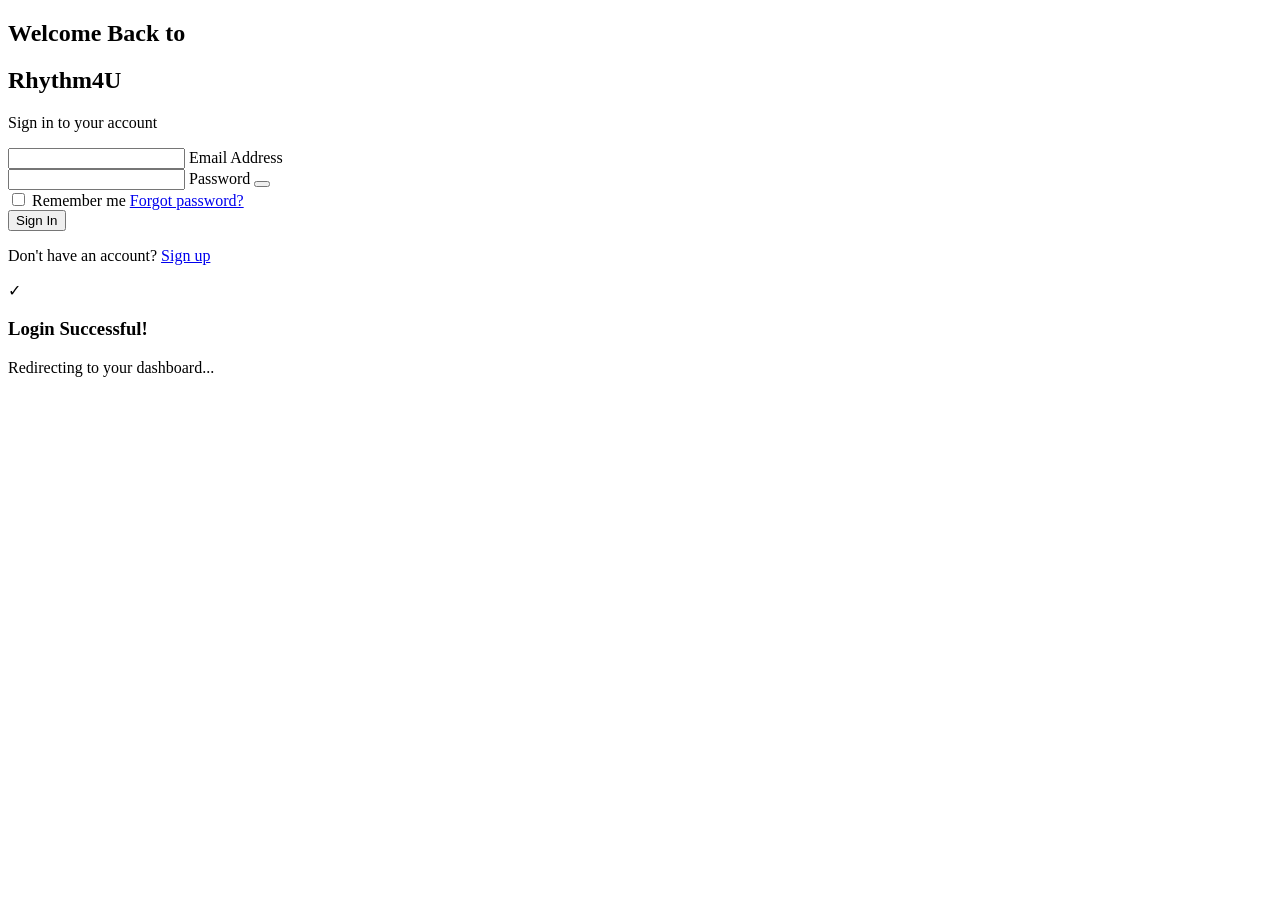
==== index.html @ 6797434f "Initial upload of Rhythm4U music dashboard" ====
<!DOCTYPE html>
<html>
<head>
  <meta charset="utf-8">
  <meta name="viewport" content="width=device-width, initial-scale=1.0">
  <title>Rhythm4U</title>

  <link rel="stylesheet" type="text/css" href="css/login.css">

</head>

<body>
    <div class="login-container">
        <div class="login-card">
            <div class="login-header">
                <h2>Welcome Back to</h2>
                <h2 style="font-family:Brush Script MT">Rhythm4U</h2>
                <p>Sign in to your account</p>
            </div>
            
            <form class="login-form" id="loginForm" action="homepage.html" method="GET">
                <div class="form-group">
                    <div class="input-wrapper">
                        <input type="email" id="email" name="email" required autocomplete="email">
                        <label for="email">Email Address</label>
                        <span class="focus-border"></span>
                    </div>
                    <span class="error-message" id="emailError"></span>
                </div>

                <div class="form-group">
                    <div class="input-wrapper password-wrapper">
                        <input type="password" id="password" name="password" required autocomplete="current-password">
                        <label for="password">Password</label>
                        <button type="button" class="password-toggle" id="passwordToggle" aria-label="Toggle password visibility">
                            <span class="eye-icon"></span>
                        </button>
                        <span class="focus-border"></span>
                    </div>
                    <span class="error-message" id="passwordError"></span>
                </div>

                <div class="form-options">
                    <label class="remember-wrapper">
                        <input type="checkbox" id="remember" name="remember">
                        <span class="checkbox-label">
                            <span class="checkmark"></span>
                            Remember me
                        </span>
                    </label>
                    <a href="#" class="forgot-password">Forgot password?</a>
                </div>

                <button type="submit" class="login-btn btn">
                    <span class="btn-text">Sign In</span>
                    <span class="btn-loader"></span>
                </button>
            </form>

  
            <div class="signup-link">
                <p>Don't have an account? <a href="signup.html">Sign up</a></p>
            </div>

            <div class="success-message" id="successMessage">
                <div class="success-icon">✓</div>
                <h3>Login Successful!</h3>
                <p>Redirecting to your dashboard...</p>
            </div>
        </div>
    </div>
</body>
</html>
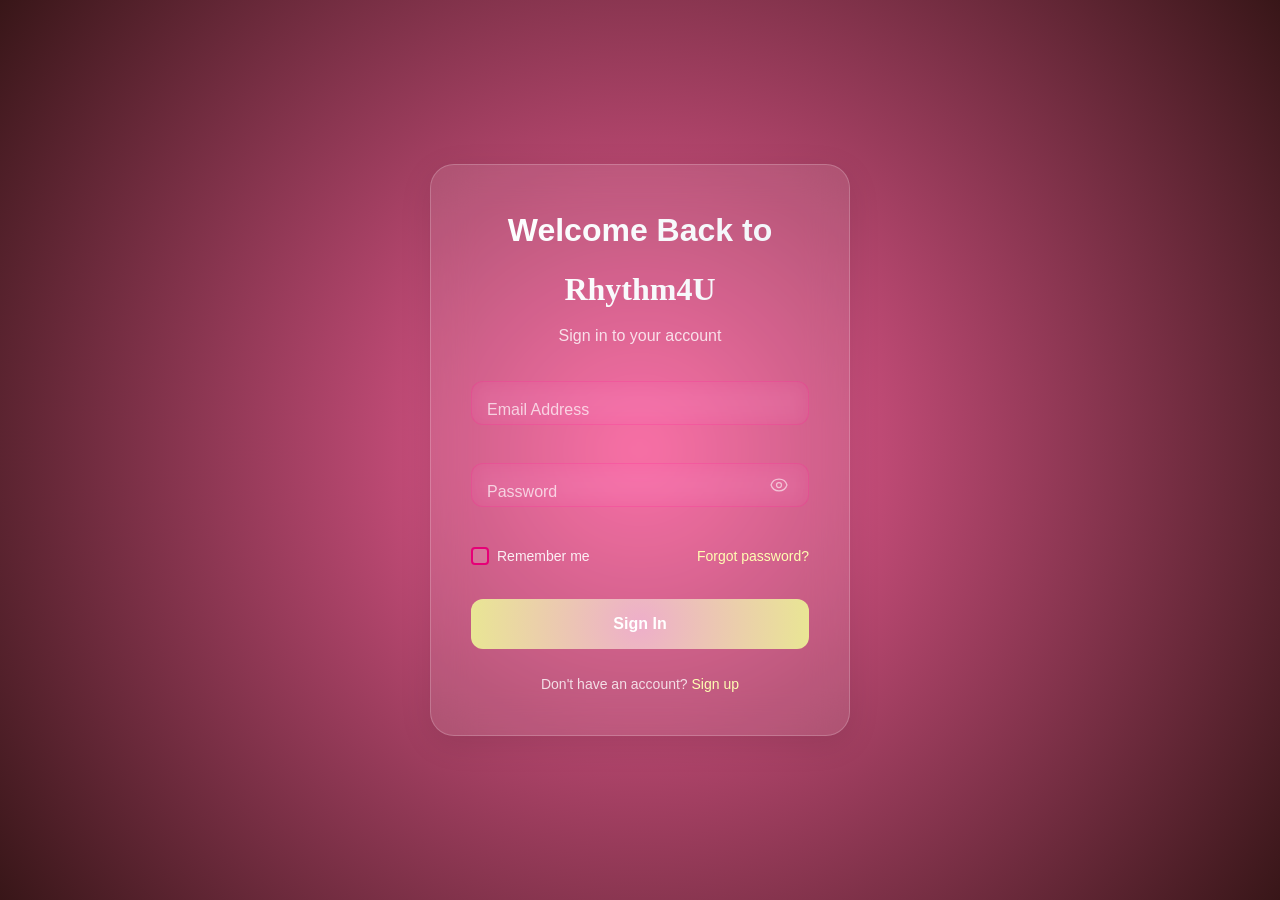
==== commit 4d833557: "Fixed case sensitivity for CSS pathing" ====
--- a/index.html
+++ b/index.html
@@ -5,7 +5,7 @@
   <meta name="viewport" content="width=device-width, initial-scale=1.0">
   <title>Rhythm4U</title>
 
-  <link rel="stylesheet" type="text/css" href="css/login.css">
+  <link rel="stylesheet" type="text/css" href="CSS/login.css">
 
 </head>
 
--- a/CSS/login.css
+++ b/CSS/login.css
@@ -0,0 +1,512 @@
+* {
+    margin: 0;
+    padding: 0;
+    box-sizing: border-box;
+}
+
+body {
+    font-family: 'Inter', -apple-system, BlinkMacSystemFont, 'Segoe UI', Roboto, sans-serif;
+    background: radial-gradient(circle,rgba(250, 97, 158, 1) 0%, rgba(56, 22, 24, 1) 100%);
+    min-height: 100vh;
+    display: flex;
+    align-items: center;
+    justify-content: center;
+    padding: 20px;
+    line-height: 1.6;
+}
+
+.login-container {
+    width: 100%;
+    max-width: 420px;
+    perspective: 1000px;
+}
+
+/* Form Group & Input Styles */
+.form-group {
+    margin-bottom: 24px;
+    position: relative;
+}
+
+.input-wrapper {
+    position: relative;
+    display: flex;
+    flex-direction: column;
+}
+
+.input-wrapper input {
+    background: rgba(255, 26, 144, 0.1);
+    border: 1px solid rgba(255, 26, 144, 0.2);
+    border-radius: 12px;
+    padding: 16px 16px 8px 16px;
+    color: white;
+    font-size: 16px;
+    font-weight: 400;
+    transition: all 0.3s cubic-bezier(0.4, 0, 0.2, 1);
+    width: 100%;
+    outline: none;
+    backdrop-filter: blur(10px);
+}
+
+.input-wrapper input::placeholder {
+    color: transparent;
+}
+
+.input-wrapper label {
+    position: absolute;
+    left: 16px;
+    top: 16px;
+    color: rgba(255, 255, 255, 0.7);
+    font-size: 16px;
+    font-weight: 400;
+    transition: all 0.3s cubic-bezier(0.4, 0, 0.2, 1);
+    pointer-events: none;
+    transform-origin: left top;
+}
+
+.input-wrapper input:focus,
+.input-wrapper input:valid {
+    border-color: #660033;
+    background: rgba(255, 255, 255, 0.15);
+    transform: translateY(-2px);
+    box-shadow: 0 8px 25px rgb(255, 230, 243);
+}
+
+.input-wrapper input:focus + label,
+.input-wrapper input:valid + label {
+    transform: translateY(-8px) scale(0.85);
+    color: #660033;
+    font-weight: 500;
+}
+
+.focus-border {
+    position: absolute;
+    bottom: 0;
+    left: 50%;
+    width: 0;
+    height: 2px;
+    background: linear-gradient(90deg,rgba(219, 167, 191, 1) 0%, rgba(255, 115, 152, 1) 50%, rgba(242, 234, 165, 1) 100%);
+    transition: all 0.3s cubic-bezier(0.4, 0, 0.2, 1);
+    transform: translateX(-50%);
+    border-radius: 2px;
+}
+
+.input-wrapper input:focus ~ .focus-border {
+    width: 100%;
+}
+
+/* Error warning */
+.error-message {
+    display: block;
+    color: #ef4444;
+    font-size: 12px;
+    font-weight: 500;
+    margin-top: 6px;
+    margin-left: 4px;
+    opacity: 0;
+    transform: translateY(-10px);
+    transition: all 0.3s cubic-bezier(0.4, 0, 0.2, 1);
+    background: rgba(239, 68, 68, 0.1);
+    padding: 4px 8px;
+    border-radius: 6px;
+    backdrop-filter: blur(10px);
+}
+
+.error-message.show {
+    opacity: 1;
+    transform: translateY(0);
+}
+
+.form-group.error .input-wrapper input {
+    border-color: #ef4444;
+    background: rgba(239, 68, 68, 0.1);
+    animation: shake 0.5s ease-in-out;
+}
+
+.btn {
+    background: radial-gradient(circle,rgba(238, 174, 202, 1) 0%, rgba(233, 230, 148, 1) 100%);
+    border: none;
+    border-radius: 12px;
+    padding: 16px 24px;
+    color: white;
+    font-size: 16px;
+    font-weight: 600;
+    cursor: pointer;
+    transition: all 0.3s cubic-bezier(0.4, 0, 0.2, 1);
+    position: relative;
+    overflow: hidden;
+    transform: translateY(0);
+    box-shadow: 0 4px 15px radial-gradient(circle,rgba(238, 174, 202, 1) 0%, rgba(237, 76, 159, 1) 100%);
+}
+
+.btn::before {
+    content: '';
+    position: absolute;
+    top: 0;
+    left: -100%;
+    width: 100%;
+    height: 100%;
+    background: linear-gradient(90deg, transparent, rgba(255, 255, 255, 0.2), transparent);
+    transition: left 0.5s ease;
+}
+
+.btn:hover {
+    transform: translateY(-2px);
+    box-shadow: 0 8px 25px rgb(255, 230, 243);
+}
+
+.btn:hover::before {
+    left: 100%;
+}
+
+.btn:active {
+    transform: translateY(0);
+}
+
+/* Loading State */
+.btn.loading {
+    pointer-events: none;
+}
+
+.btn-text {
+    transition: opacity 0.3s ease;
+}
+
+.btn-loader {
+    position: absolute;
+    top: 50%;
+    left: 50%;
+    transform: translate(-50%, -50%);
+    width: 20px;
+    height: 20px;
+    border: 2px solid transparent;
+    border-top: 2px solid white;
+    border-radius: 50%;
+    opacity: 0;
+    animation: spin 1s linear infinite;
+    transition: opacity 0.3s ease;
+}
+
+.btn.loading .btn-text {
+    opacity: 0;
+}
+
+.btn.loading .btn-loader {
+    opacity: 1;
+}
+
+/* Checkbox Styles */
+.remember-wrapper {
+    display: flex;
+    align-items: center;
+    gap: 8px;
+    cursor: pointer;
+}
+
+.remember-wrapper input[type="checkbox"] {
+    display: none;
+}
+
+.checkbox-label {
+    color: rgba(255, 255, 255, 0.9);
+    font-size: 14px;
+    cursor: pointer;
+    user-select: none;
+    display: flex;
+    align-items: center;
+    gap: 8px;
+}
+
+.checkmark {
+    width: 18px;
+    height: 18px;
+    border: 2px solid rgb(230, 0, 119);
+    border-radius: 4px;
+    display: flex;
+    align-items: center;
+    justify-content: center;
+    transition: all 0.3s cubic-bezier(0.4, 0, 0.2, 1);
+    flex-shrink: 0;
+    background: rgba(255, 255, 255, 0.1);
+    backdrop-filter: blur(10px);
+}
+
+.remember-wrapper input[type="checkbox"]:checked ~ .checkbox-label .checkmark {
+    background: #e60077;
+    border-color: #e60077;
+    transform: scale(1.1);
+}
+
+.remember-wrapper input[type="checkbox"]:checked ~ .checkbox-label .checkmark::after {
+    content: '✓';
+    color: white;
+    font-size: 11px;
+    font-weight: bold;
+    animation: checkmarkPop 0.3s cubic-bezier(0.68, -0.55, 0.265, 1.55);
+}
+
+/* Success Message */
+.success-message {
+    display: none;
+    text-align: center;
+    padding: 40px 20px;
+    opacity: 0;
+    transform: translateY(20px);
+    transition: all 0.5s cubic-bezier(0.4, 0, 0.2, 1);
+}
+
+.success-message.show {
+    display: block;
+    opacity: 1;
+    transform: translateY(0);
+}
+
+.success-icon {
+    width: 60px;
+    height: 60px;
+    background: #22c55e;
+    border-radius: 50%;
+    display: flex;
+    align-items: center;
+    justify-content: center;
+    font-size: 24px;
+    color: white;
+    margin: 0 auto 20px;
+    animation: successPulse 0.6s cubic-bezier(0.68, -0.55, 0.265, 1.55);
+}
+
+.success-message h3 {
+    color: white;
+    font-size: 1.5rem;
+    margin-bottom: 8px;
+}
+
+.success-message p {
+    color: rgba(255, 255, 255, 0.8);
+    font-size: 1rem;
+}
+
+/* Animations */
+@keyframes spin {
+    0% { transform: translate(-50%, -50%) rotate(0deg); }
+    100% { transform: translate(-50%, -50%) rotate(360deg); }
+}
+
+@keyframes shake {
+    0%, 100% { transform: translateX(0); }
+    25% { transform: translateX(-5px); }
+    75% { transform: translateX(5px); }
+}
+
+@keyframes checkmarkPop {
+    0% { transform: scale(0); }
+    50% { transform: scale(1.3); }
+    100% { transform: scale(1); }
+}
+
+@keyframes successPulse {
+    0% { transform: scale(0); }
+    50% { transform: scale(1.1); }
+    100% { transform: scale(1); }
+}
+
+.login-card {
+    background: rgba(255, 255, 255, 0.1);
+    backdrop-filter: blur(20px);
+    -webkit-backdrop-filter: blur(20px);
+    border: 1px solid rgba(255, 255, 255, 0.2);
+    border-radius: 24px;
+    padding: 40px;
+    box-shadow: 0 8px 32px rgba(0, 0, 0, 0.1);
+    transform: translateY(0);
+    transition: all 0.3s cubic-bezier(0.4, 0, 0.2, 1);
+    position: relative;
+    overflow: hidden;
+}
+
+.login-card::before {
+    content: '';
+    position: absolute;
+    top: 0;
+    left: -100%;
+    width: 100%;
+    height: 2px;
+    background: linear-gradient(90deg, transparent, #06b6d4, transparent);
+    transition: left 0.5s ease;
+}
+
+.login-card:hover::before {
+    left: 100%;
+}
+
+.login-card:hover {
+    transform: translateY(-5px);
+    box-shadow: 0 12px 40px rgba(0, 0, 0, 0.15);
+}
+
+.login-header {
+    text-align: center;
+    margin-bottom: 32px;
+}
+
+.login-header h2 {
+    color: white;
+    font-size: 2rem;
+    font-weight: 700;
+    margin-bottom: 8px;
+    background: linear-gradient(135deg, #ffffff 0%, #f1f5f9 100%);
+    -webkit-background-clip: text;
+    background-clip: text;
+    -webkit-text-fill-color: transparent;
+}
+
+.login-header p {
+    color: rgba(255, 255, 255, 0.8);
+    font-size: 1rem;
+    font-weight: 400;
+}
+
+.password-wrapper {
+    position: relative;
+}
+
+.password-wrapper input {
+    padding-right: 48px;
+}
+
+.password-toggle {
+    position: absolute;
+    right: 12px;
+    top: 50%;
+    transform: translateY(-50%);
+    background: none;
+    border: none;
+    cursor: pointer;
+    padding: 8px;
+    color: rgba(255, 255, 255, 0.6);
+    transition: color 0.3s cubic-bezier(0.4, 0, 0.2, 1);
+    z-index: 2;
+}
+
+.password-toggle:hover {
+    color: rgba(255, 255, 255, 0.9);
+}
+
+.eye-icon {
+    display: block;
+    width: 20px;
+    height: 20px;
+    background-image: url("data:image/svg+xml,%3csvg xmlns='http://www.w3.org/2000/svg' fill='none' viewBox='0 0 24 24' stroke='rgba(255,255,255,0.6)' stroke-width='1.5'%3e%3cpath stroke-linecap='round' stroke-linejoin='round' d='M15 12a3 3 0 11-6 0 3 3 0 016 0z'/%3e%3cpath stroke-linecap='round' stroke-linejoin='round' d='M2.458 12C3.732 7.943 7.523 5 12 5c4.478 0 8.268 2.943 9.542 7-1.274 4.057-5.064 7-9.542 7-4.477 0-8.268-2.943-9.542-7z'/%3e%3c/svg%3e");
+    background-size: contain;
+    background-repeat: no-repeat;
+    background-position: center;
+    transition: background-image 0.3s cubic-bezier(0.4, 0, 0.2, 1);
+}
+
+.eye-icon.show-password {
+    background-image: url("data:image/svg+xml,%3csvg xmlns='http://www.w3.org/2000/svg' fill='none' viewBox='0 0 24 24' stroke='rgba(255,255,255,0.6)' stroke-width='1.5'%3e%3cpath stroke-linecap='round' stroke-linejoin='round' d='M3.98 8.223A10.477 10.477 0 001.934 12C3.226 16.338 7.244 19.5 12 19.5c.993 0 1.953-.138 2.863-.395M6.228 6.228A10.45 10.45 0 0112 4.5c4.756 0 8.773 3.162 10.065 7.498a10.523 10.523 0 01-4.293 5.774M6.228 6.228L3 3m3.228 3.228l3.65 3.65m7.894 7.894L21 21m-3.228-3.228l-3.65-3.65m0 0a3 3 0 11-4.243-4.243m4.242 4.242L9.88 9.88'/%3e%3c/svg%3e");
+}
+
+/* Form Options */
+.form-options {
+    display: flex;
+    justify-content: space-between;
+    align-items: center;
+    margin-bottom: 32px;
+    flex-wrap: wrap;
+    gap: 12px;
+}
+
+.forgot-password {
+    color: #ffffb3;
+    text-decoration: none;
+    font-size: 14px;
+    font-weight: 500;
+    transition: all 0.3s cubic-bezier(0.4, 0, 0.2, 1);
+    position: relative;
+}
+
+.forgot-password::after {
+    content: '';
+    position: absolute;
+    bottom: -2px;
+    left: 0;
+    width: 0;
+    height: 1px;
+    background: #ffffcc;
+    transition: width 0.3s cubic-bezier(0.4, 0, 0.2, 1);
+}
+
+.forgot-password:hover::after {
+    width: 100%;
+}
+
+.forgot-password:hover {
+    color: white;
+}
+
+/* Login Button */
+.login-btn {
+    width: 100%;
+    margin-bottom: 24px;
+}
+
+/*Back Button*/
+.back-btn {
+    background: transparent;
+    border: 1px solid white;
+    color: white;
+    padding: 10px 16px;
+    border-radius: 10px;
+    cursor: pointer;
+    margin-bottom: 15px;
+    transition: 0.3s;
+}
+
+.back-btn:hover {
+    background: rgba(255, 255, 255, 0.2);
+}
+
+/* Signup Link */
+.signup-link {
+    text-align: center;
+}
+
+.signup-link p {
+    color: rgba(255, 255, 255, 0.8);
+    font-size: 14px;
+}
+
+.signup-link a {
+    color: #ffffb3;
+    text-decoration: none;
+    font-weight: 500;
+    transition: color 0.3s cubic-bezier(0.4, 0, 0.2, 1);
+}
+
+.signup-link a:hover {
+    color: white;
+}
+
+/* Mobile Responsive */
+@media (max-width: 480px) {
+    .login-card {
+        padding: 24px;
+        margin: 10px;
+        border-radius: 20px;
+    }
+    
+    .login-header h2 {
+        font-size: 1.75rem;
+    }
+    
+    .password-wrapper input {
+        padding-right: 44px;
+    }
+    
+    
+    .form-options {
+        flex-direction: column;
+        align-items: flex-start;
+        gap: 16px;
+    }
+}
